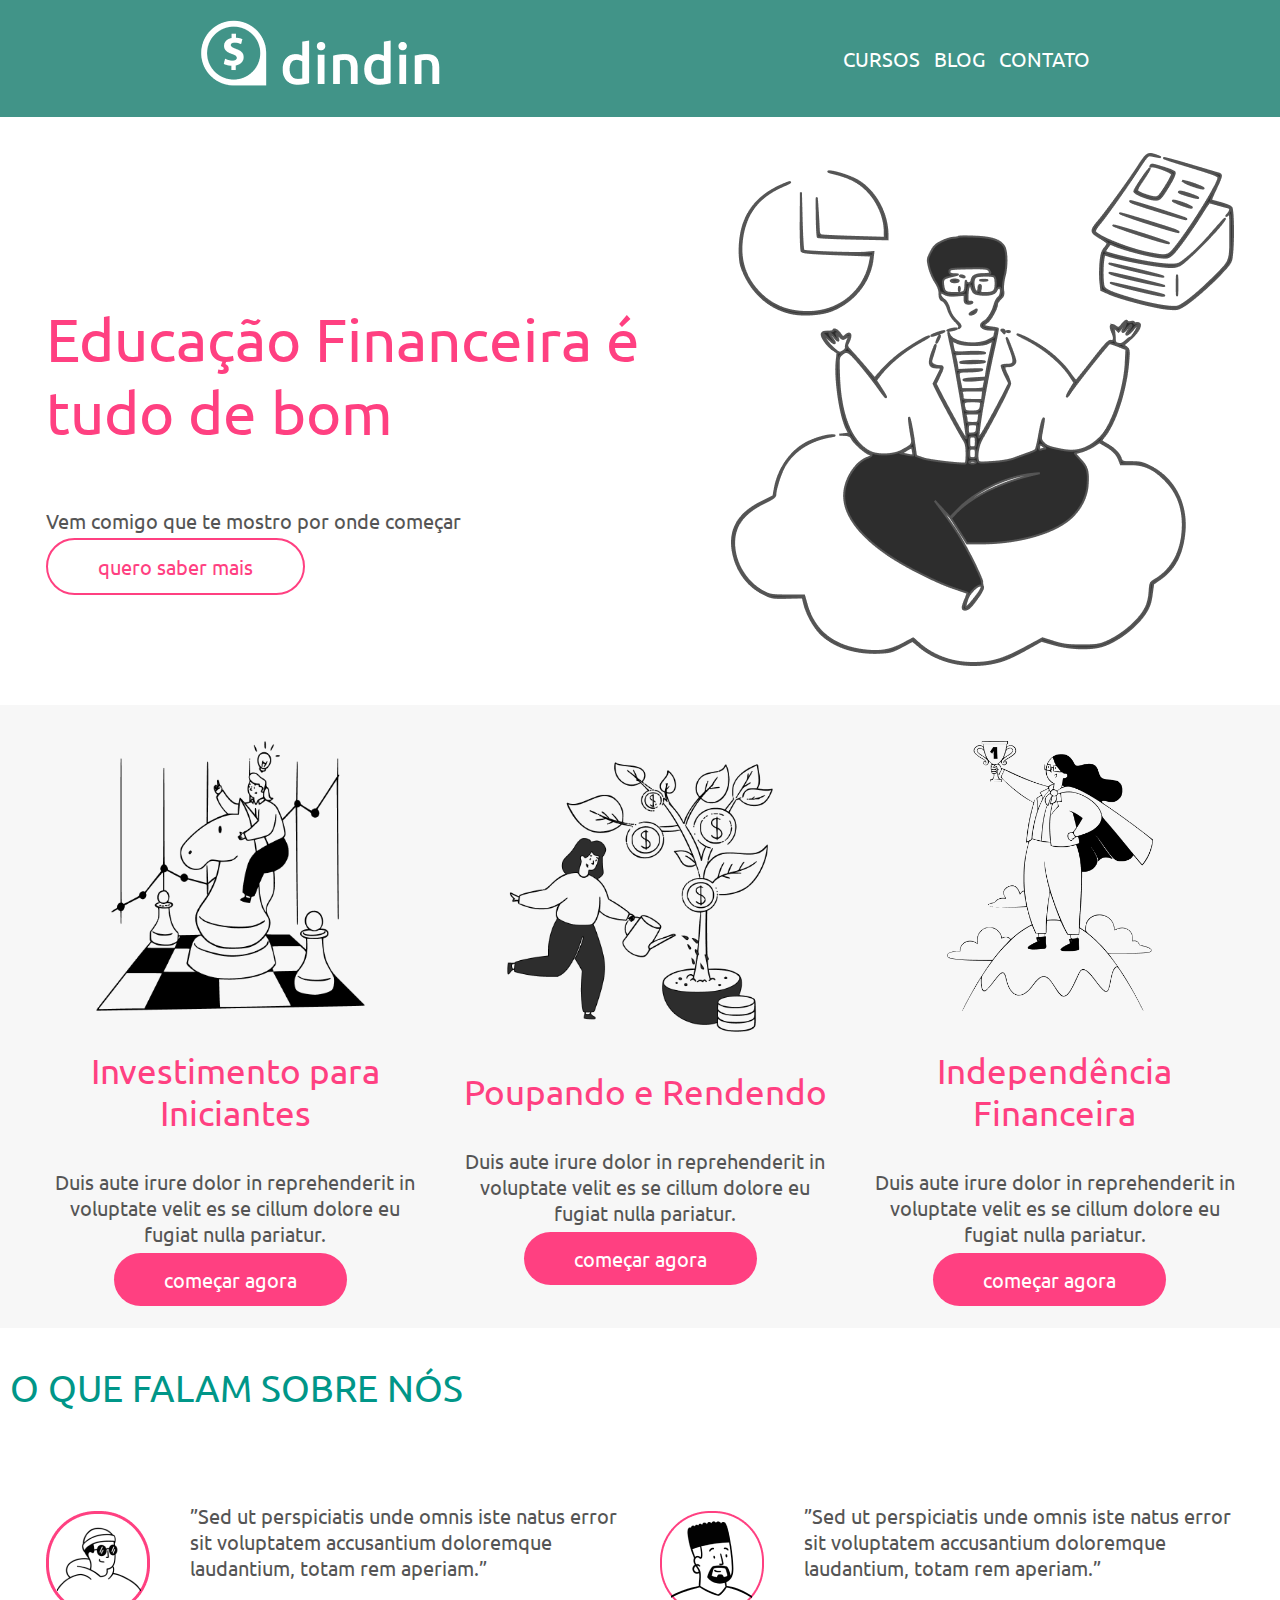
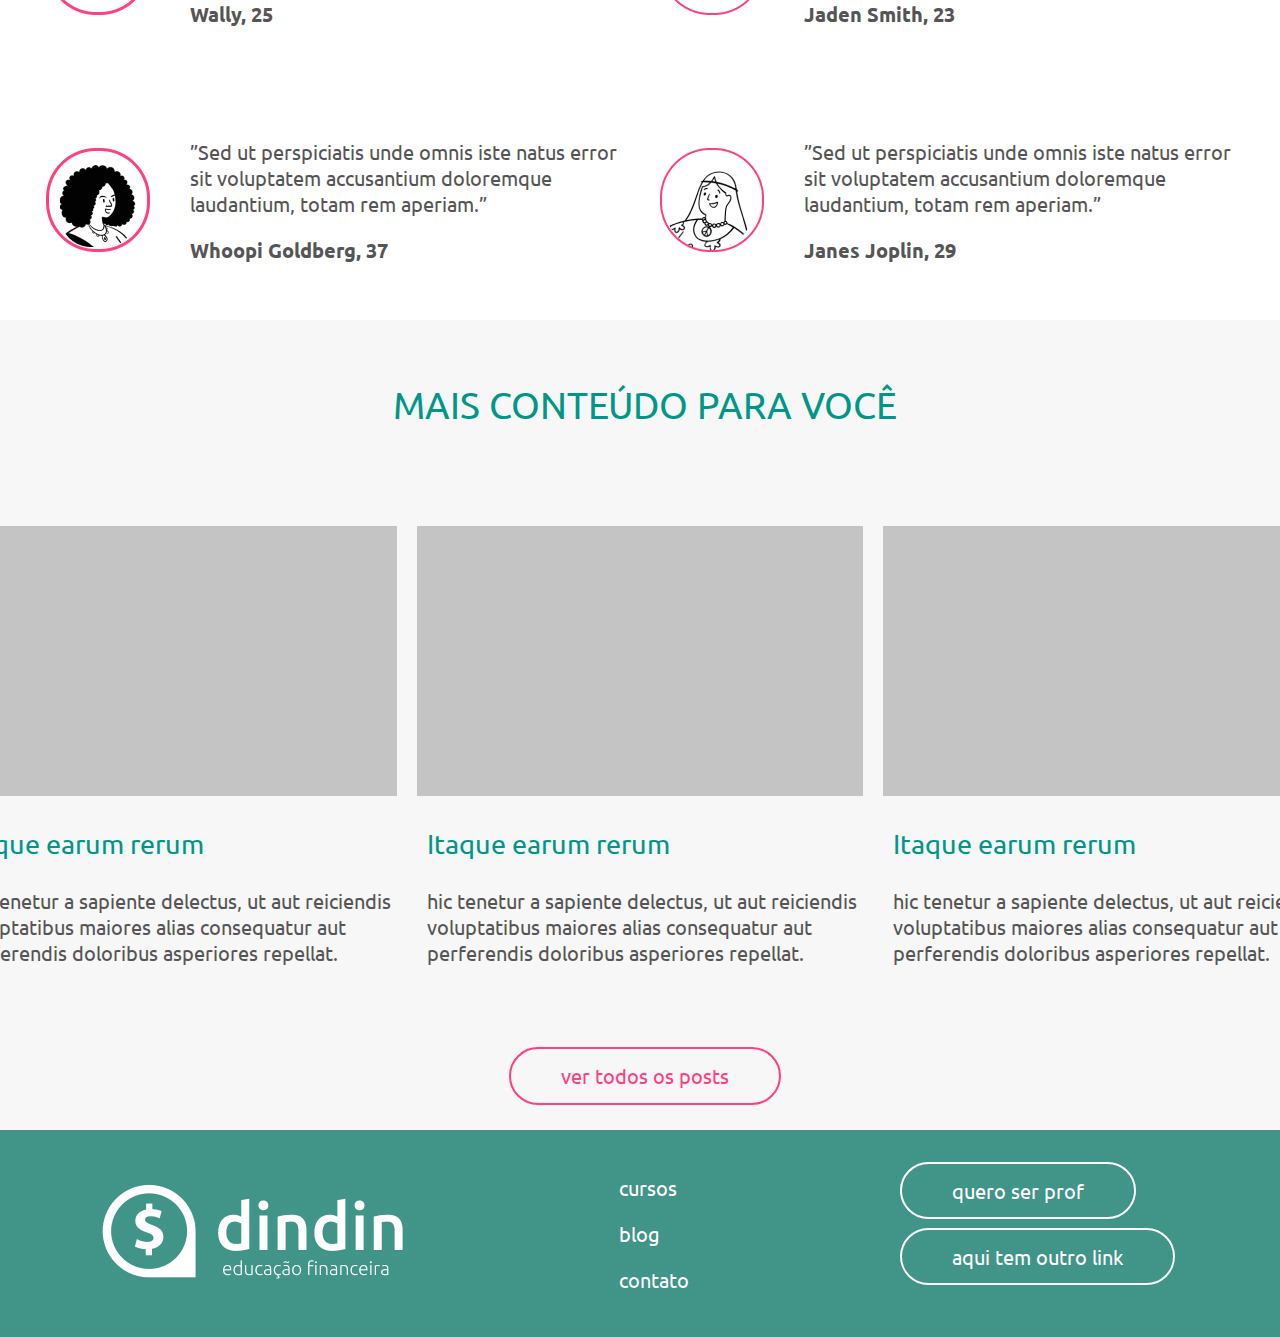
==== index.html @ 1c2e5ace "Adicionando a primeira versão dos arquivos do projeto" ====
<!DOCTYPE html>
<html lang="pt-br">

<head>
    <meta charset="UTF-8">
    <meta http-equiv="X-UA-Compatible" content="IE=edge">
    <meta name="viewport" content="width=device-width, initial-scale=1.0">
    <title>DinDin</title>
    <link rel="stylesheet" href="estilo.css">
    <link rel="preconnect" href="https://fonts.googleapis.com">
    <link rel="preconnect" href="https://fonts.gstatic.com" crossorigin>
    <link href="https://fonts.googleapis.com/css2?family=Ubuntu:wght@300;400&display=swap" rel="stylesheet">
</head>

<body>
    <div class="corpo">
        <div class="cabecalho">
            <div>
                <a href="./index.html"><img src="./imagens/logo-header.png" alt="DinDin"></a>
            </div>
            <div>
                <nav>
                    <a href="./cursos.html">CURSOS</a>
                    <a href="./blog.html">BLOG</a>
                    <a href="./contato.html">CONTATO</a>
                </nav>
            </div>
        </div>
        <div class="fundo-branco">
            <div>
                <p class="t1">Educação Financeira é tudo de bom</p>
                <p class="p1">Vem comigo que te mostro por onde começar</p>
                <a href="./cursos.html" class="botao-branco">quero saber mais</a>
            </div>
            <div>
                <img src="./imagens/ilustra-banner.png" alt="Ilustração do banner">
            </div>
        </div>
        <div class="fundo-cinza">
            <div align="center">
                <img src="./imagens/ilustra-poupando.png" alt="Investimento">
                <p class="t2">Investimento para Iniciantes</p>
                <p class="p1">Duis aute irure dolor in reprehenderit in voluptate velit es se cillum dolore eu fugiat nulla pariatur.</p>
                <a href="./curso_investimento_iniciantes.html" class="botao-rosa">começar agora</a>
            </div>
            <div align="center">
                <img src="./imagens/ilustra-investimento.png" alt="Poupando">
                <p class="t2">Poupando e Rendendo</p>
                <p class="p1">Duis aute irure dolor in reprehenderit in voluptate velit es se cillum dolore eu fugiat nulla pariatur.</p>
                <a href="./curso_investimento_iniciantes.html" class="botao-rosa">começar agora</a>
            </div>
            <div align="center">
                <img src="./imagens/ilustra-independencia.png" alt="Independência">
                <p class="t2">Independência Financeira</p>
                <p class="p1">Duis aute irure dolor in reprehenderit in voluptate velit es se cillum dolore eu fugiat nulla pariatur.</p>
                <a href="./curso_investimento_iniciantes.html" class="botao-rosa">começar agora</a>
            </div>
        </div>
        <p class="tv1">O QUE FALAM SOBRE NÓS<p></p>
            <div class="fundo-branco">
                <div>
                    <img src="./imagens/icon-wally.png" alt="Wally">
                </div>
                <div>
                    <p class="p1">”Sed ut perspiciatis unde omnis iste natus
                        error sit voluptatem accusantium doloremque
                        laudantium, totam rem aperiam.”
                    </p>
                    <p class="p1"><b>Wally, 25</b></p>
                </div>
                <div>
                    <img src="./imagens/icon-jaden.png" alt="Jaden">
                </div>
                <div>
                    <p class="p1">”Sed ut perspiciatis unde omnis iste natus
                        error sit voluptatem accusantium doloremque
                        laudantium, totam rem aperiam.”
                    </p>
                    <p class="p1"><b>Jaden Smith, 23</b></p>
                </div>
            </div>
            <div class="fundo-branco">
                <div>
                    <img src="./imagens/icon-whoopi.png" alt="Whoopi Goldberg">
                </div>
                <div>
                    <p class="p1">”Sed ut perspiciatis unde omnis iste natus
                        error sit voluptatem accusantium doloremque
                        laudantium, totam rem aperiam.”
                    </p>
                    <p class="p1"><b>Whoopi Goldberg, 37</b></p>
                </div>
                <div>
                    <img src="./imagens/icon-jane.png" alt="Janes Joplin">
                </div>
                <div>
                    <p class="p1">”Sed ut perspiciatis unde omnis iste natus
                        error sit voluptatem accusantium doloremque
                        laudantium, totam rem aperiam.”
                    </p>
                    <p class="p1"><b>Janes Joplin, 29</b></p>
                </div>
            </div>
            <div class="fundo-cinza">
                <p class="tv1">
                    MAIS CONTEÚDO PARA VOCÊ
                </p>
            </div>
            <div class="fundo-cinza">
                <div>
                    <a href="./post.html"><img src="./imagens/thumb-post.png" alt="Blog"></a>
                    <p class="tv2">Itaque earum rerum</p>
                    <p class="p1">hic tenetur a sapiente delectus, ut aut reiciendis voluptatibus maiores alias consequatur aut perferendis doloribus asperiores repellat.</p>
                </div>
                <div>
                    <a href="./post.html"><img src="./imagens/thumb-post.png" alt="Blog"></a>
                    <p class="tv2">Itaque earum rerum</p>
                    <p class="p1">hic tenetur a sapiente delectus, ut aut reiciendis voluptatibus maiores alias consequatur aut perferendis doloribus asperiores repellat.</p>
                </div>
                <div>
                    <a href="./post.html"><img src="./imagens/thumb-post.png" alt="Blog"></a>
                    <p class="tv2">Itaque earum rerum</p>
                    <p class="p1">hic tenetur a sapiente delectus, ut aut reiciendis voluptatibus maiores alias consequatur aut perferendis doloribus asperiores repellat.</p>
                </div>
            </div>
            <div class="fundo-cinza">
                <a href="./blog.html" class="botao-branco">ver todos os posts</a>
            </div>
            



        <div class="rodape">
            <div>
                <a href="./index.html"><img src="./imagens/logo-footer.png" alt="DinDin Rodapé"></a>
            </div>
            <div class="container-rodape">
                <div>
                    <a href="./cursos.html">cursos</a>
                </div>
                <div>
                    <a href="./blog.html">blog</a>
                </div>
                <div>
                    <a href="./contato.html">contato</a>
                </div>
            </div>
            <div class="container-rodape">
                <div>
                    <a href="" class="botao-verde-rodape">quero ser prof</a></p>
                </div>
                <div>
                    <a href="" class="botao-verde-rodape">aqui tem outro link</a></p>
                </div>               
            </div>
        </div>
    </div>
</body>

</html>
---- estilo.css ----
.corpo {
    background: white;
    box-shadow: 0 0 3px rgba(black, 0.33);
    height: calc(100vh - 10px);
}

@media (max-width: 600px) {
    .corpo, .cabecalho, .fundo-branco, .fundo-branco-post, .fundo-cinza, .rodape {flex-direction: column;}
}

/* ------------- */
.cabecalho {
    align-items: center;
    background: #419488;
    display: flex;
    height: 117px;
    justify-content: space-around;
}

.principal {
    background: white;
}

.t1 {
    color: #FF4081;
    font-family: 'Ubuntu', sans-serif;
    font-size: 60px;
    margin-left: 10px;
}

.titulo-post{
    color: #FF4081;
    font-family: 'Ubuntu', sans-serif;
    font-size: 50px;
    text-align: center;
    margin-left: 10px;
    line-height: 0.2;    
}

.tv1{
    color: #009688;
    font-family: 'Ubuntu', sans-serif;
    font-size: 37px;
    margin-left: 10px;    
}

.t2 {
    color: #FF4081;
    font-family: 'Ubuntu', sans-serif;
    font-size: 35px;
    margin-left: 10px;
}

.t3 {
    color: #FF4081;
    font-family: 'Ubuntu', sans-serif;
    font-size: 30px;
    margin-left: 10px;
}

.tv2 {
    color: #009688;
    font-family: 'Ubuntu', sans-serif;
    font-size: 27px;
    margin-left: 10px;
}

.p1 {
    color: #555555;
    font-family: 'Ubuntu', sans-serif;
    font-size: 20px;
    margin-left: 10px;
}

.p2 {
    color: #555555;
    font-family: 'Ubuntu', sans-serif;
    font-size: 17px;
    margin-left: 10px;
}

.texto-post{
    color: black;
    font-family: 'Ubuntu', sans-serif;
    font-size: 18px;
}

.subtitulo-post{
    color: #419488;
    font-family: 'Ubuntu', sans-serif;
    font-size: 26px;
}

.data-post{
    color: #9d9d9d;
    font-family: 'Ubuntu', sans-serif;
    font-size: 17px;
    text-align: center;
    line-height: 0.0;
}

.rodape {
    align-items: center;
    background: #419488;
    display: flex;
    height: 207px;
    justify-content: space-around;

}

.fundo-branco {
    background: white;
    display: flex;
    padding: 2% 2%;
}

.fundo-branco > div{
    align-items: center;
    justify-content: center;
    margin:auto;
    top:50%;
    padding: 10px;
}

.fundo-branco-post{
    padding: 5% 5%;
}

.fundo-cinza {
    background: #F7F7F7;
    display: flex;
    padding: 1% 1%;
    align-items: center;
    justify-content: center;
    padding: 2% 2%;
}

.fundo-cinza > div{
    align-items: center;
    justify-content: center;
    margin:auto;
    top:50%;
    padding: 10px;
}

.fundo-cinza > div img{
    width: auto;
    height: 270px;
    margin-left: auto;
    margin-right: auto;
}

.container-rodape {
    background: #419488;
    display: flex;
    flex-direction: column;
}


.container-rodape > div{
    margin: 10px;
    align-items: center;
    color: white;
    font-family: 'Ubuntu', sans-serif;
    font-size: 20px;
    text-decoration: none;
}

.container-rodape > div a{
    margin: 5px;
    align-items: center;
    color: white;
    font-family: 'Ubuntu', sans-serif;
    font-size: 20px;
    text-decoration: none;
}

.botao-verde {
    background: #419488;
    border: 2px solid white;
    border-radius: 999em;
    color: white;
    font-family: 'Ubuntu', sans-serif;
    font-size: 20px;
    margin-left: 10px;   
    padding: 14px 50px;
    text-decoration: none;
    text-align: center;
}

.botao-verde-rodape {
    background: #419488;
    border: 2px solid white;
    border-radius: 999em;
    color: white;
    font-family: 'Ubuntu', sans-serif;
    font-size: 20px;
    padding: 14px 50px;
    text-decoration: none;
    text-align: center;
}

.botao-rosa {
    background: #FF4081;
    border-radius: 999em;
    color: white;
    font-family: 'Ubuntu', sans-serif;
    font-size: 20px;   
    padding: 14px 50px;
    text-decoration: none;
    text-align: center;
}

.botao-branco {
    background: transparent;
    border-radius: 999em;
    border: 2px solid #FF4081;
    color: #FF4081;
    align-self: center;
    font-family: 'Ubuntu', sans-serif;
    font-size: 20px;
    margin-left: 10px;   
    padding: 14px 50px;
    text-decoration: none;
    text-align: center;
}


input[type=text] {
    box-sizing: border-box;
    color: white;
    border-radius: 7px;
    float: left;
    width: 75%;
    height: 75%;
}

textarea {
    box-sizing: border-box;
    color: white;
    border-radius: 7px;
    float: left;
    width: 200px;
    height: 200px;
}

input[type=submit] {
    background-color: #FF4081;
    color: white;
    padding: 10px;
    margin: 10px;
    border: none;
    border-radius: 50px;
    cursor: pointer;
    float: left;
}
  
input[type=submit]:hover {
    background-color: #ca2d61;
}

body {margin:0; padding:0;}

video{
    margin-left: 10px;
}

img{
    margin-left: 10px;
    margin-right: 10px;
}

nav a{
    color: white;
    font-family: 'Ubuntu', sans-serif;
    font-size: 20px;
    margin-left: 10px;
    text-decoration: none;
}
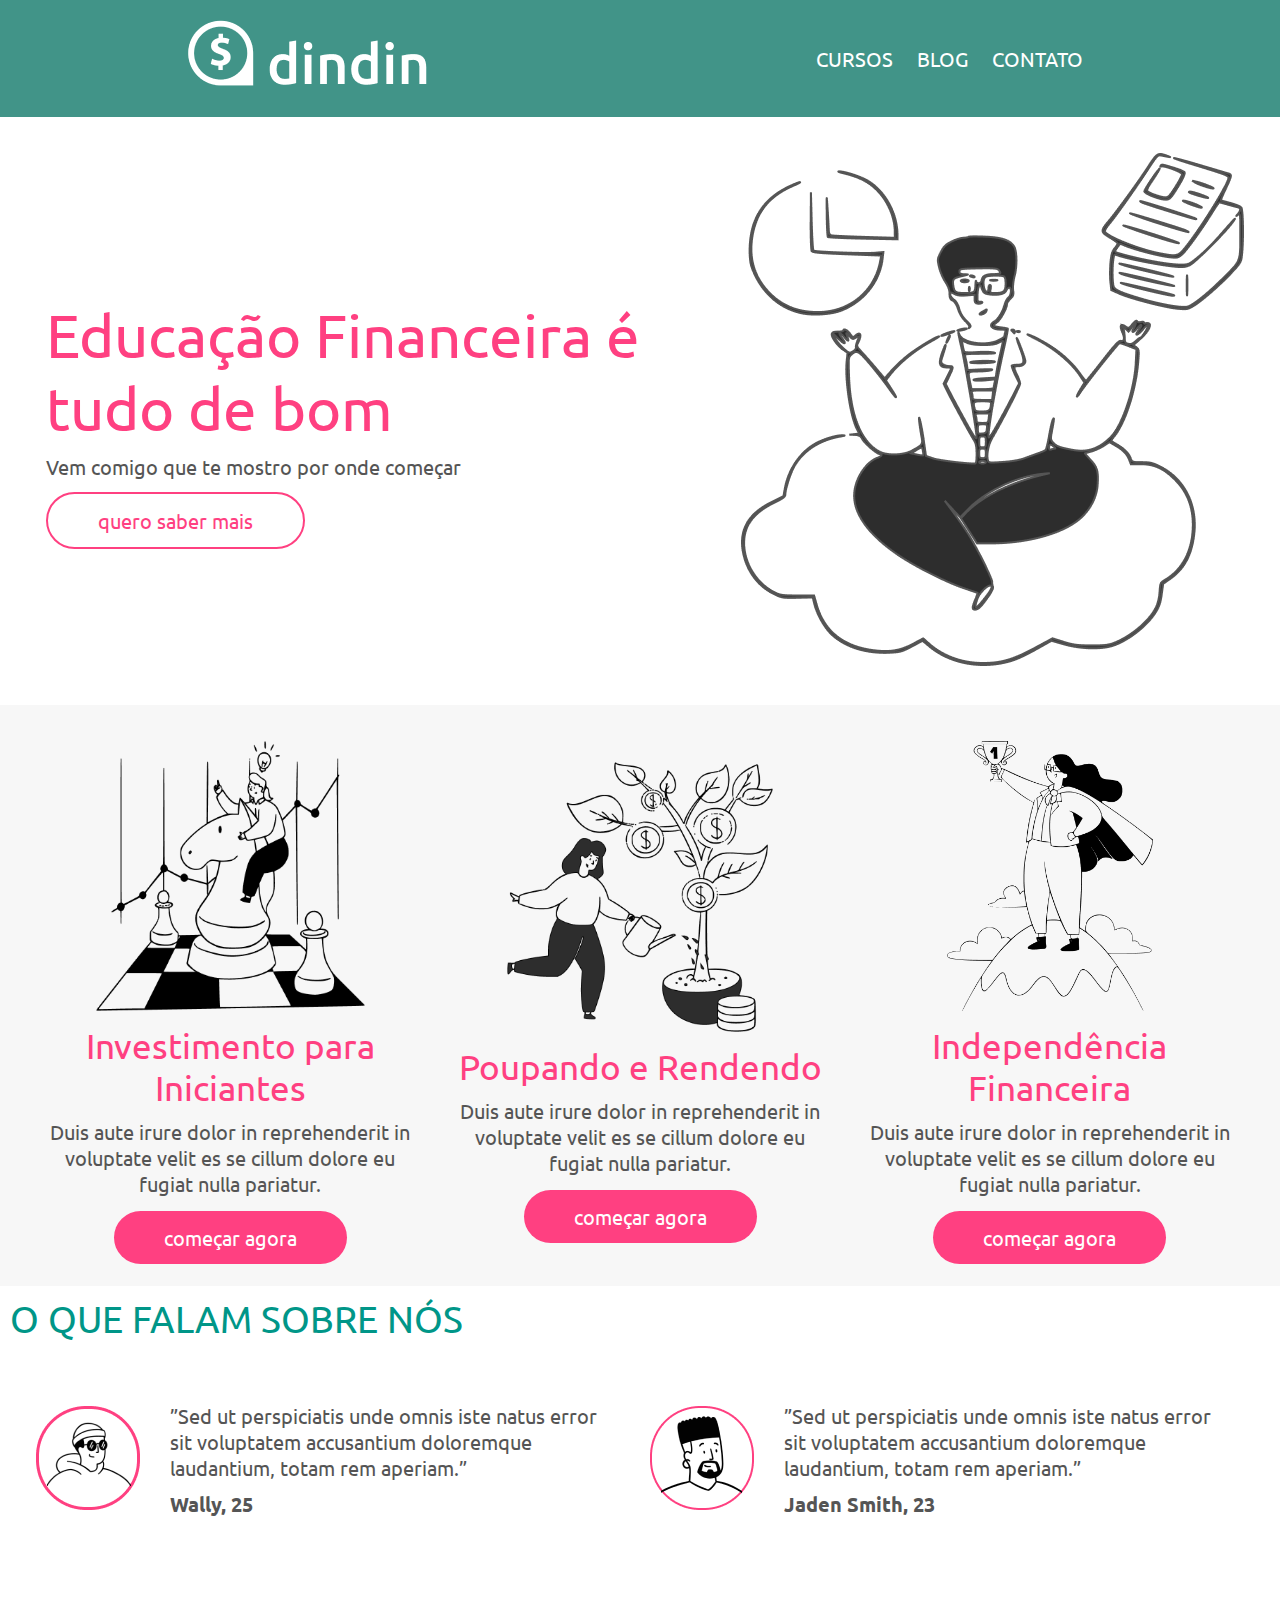
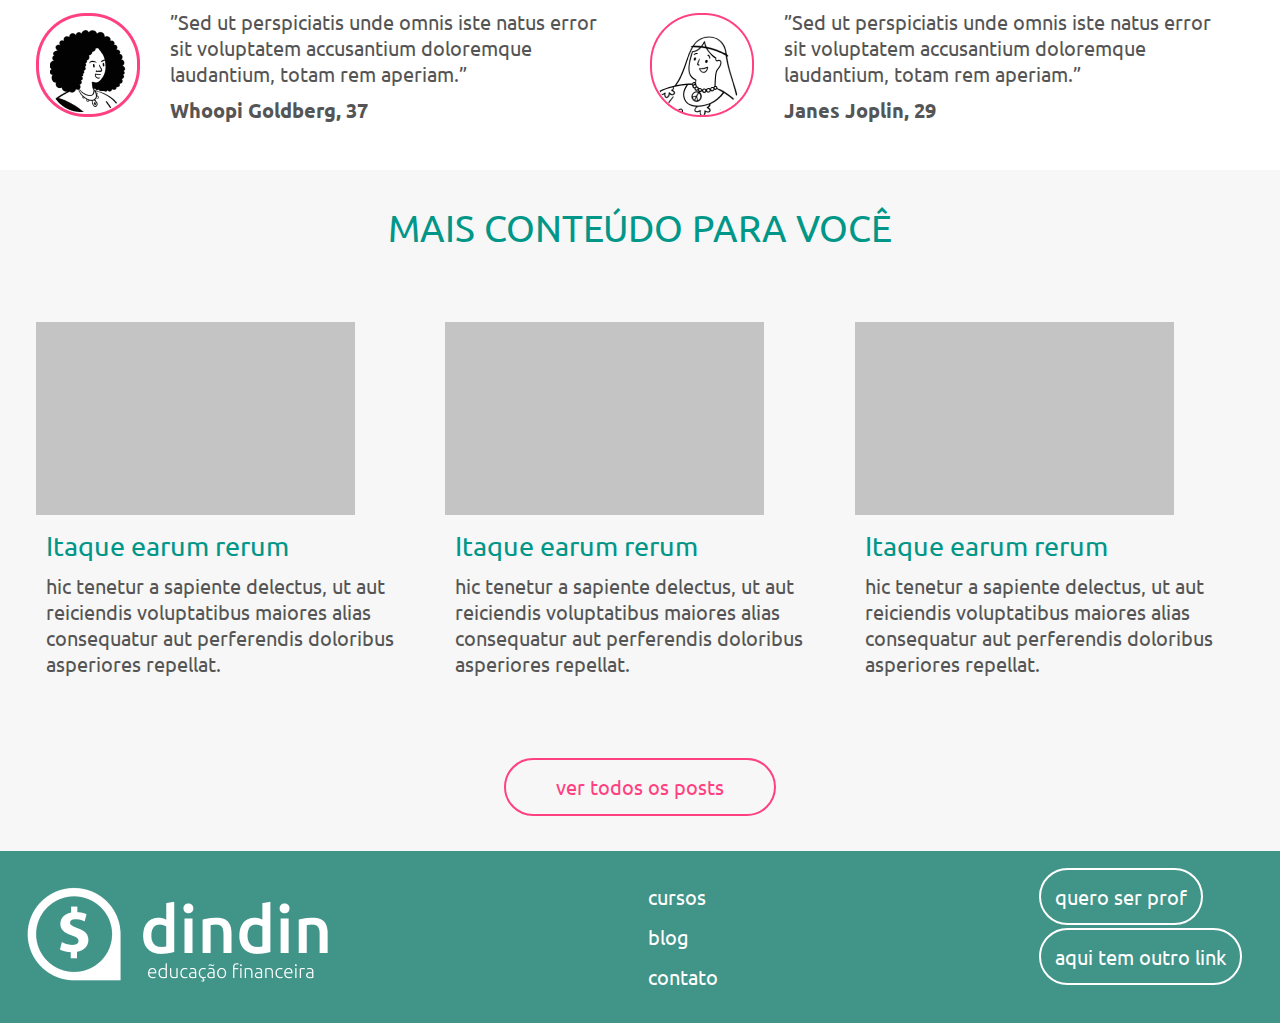
==== commit 2c84dcb9: "ajustes em estilos" ====
--- a/index.html
+++ b/index.html
@@ -30,6 +30,7 @@
             <div>
                 <p class="t1">Educação Financeira é tudo de bom</p>
                 <p class="p1">Vem comigo que te mostro por onde começar</p>
+                <br>
                 <a href="./cursos.html" class="botao-branco">quero saber mais</a>
             </div>
             <div>
@@ -38,21 +39,24 @@
         </div>
         <div class="fundo-cinza">
             <div align="center">
-                <img src="./imagens/ilustra-poupando.png" alt="Investimento">
+                <img src="./imagens/ilustra-poupando.png" alt="Investimento" class="imagem-banner-curso">
                 <p class="t2">Investimento para Iniciantes</p>
                 <p class="p1">Duis aute irure dolor in reprehenderit in voluptate velit es se cillum dolore eu fugiat nulla pariatur.</p>
+                <br>
                 <a href="./curso_investimento_iniciantes.html" class="botao-rosa">começar agora</a>
             </div>
             <div align="center">
-                <img src="./imagens/ilustra-investimento.png" alt="Poupando">
+                <img src="./imagens/ilustra-investimento.png" alt="Poupando" class="imagem-banner-curso">
                 <p class="t2">Poupando e Rendendo</p>
                 <p class="p1">Duis aute irure dolor in reprehenderit in voluptate velit es se cillum dolore eu fugiat nulla pariatur.</p>
+                <br>
                 <a href="./curso_investimento_iniciantes.html" class="botao-rosa">começar agora</a>
             </div>
             <div align="center">
-                <img src="./imagens/ilustra-independencia.png" alt="Independência">
+                <img src="./imagens/ilustra-independencia.png" alt="Independência" class="imagem-banner-curso">
                 <p class="t2">Independência Financeira</p>
                 <p class="p1">Duis aute irure dolor in reprehenderit in voluptate velit es se cillum dolore eu fugiat nulla pariatur.</p>
+                <br>
                 <a href="./curso_investimento_iniciantes.html" class="botao-rosa">começar agora</a>
             </div>
         </div>
--- a/estilo.css
+++ b/estilo.css
@@ -1,11 +1,16 @@
 .corpo {
     background: white;
-    box-shadow: 0 0 3px rgba(black, 0.33);
-    height: calc(100vh - 10px);
+    align-items: center;
+}
+
+.corpo-cinza {
+    background: #f7f7f7;
+    align-items: center;
 }
 
 @media (max-width: 600px) {
-    .corpo, .cabecalho, .fundo-branco, .fundo-branco-post, .fundo-cinza, .rodape {flex-direction: column;}
+    .corpo, .corpo-cinza .cabecalho, .fundo-branco, .fundo-branco-post, 
+    .fundo-cinza, .rodape, .container-rodape, form {flex-direction: column;}
 }
 
 /* ------------- */
@@ -25,7 +30,7 @@
     color: #FF4081;
     font-family: 'Ubuntu', sans-serif;
     font-size: 60px;
-    margin-left: 10px;
+    margin: 10px;
 }
 
 .titulo-post{
@@ -33,62 +38,63 @@
     font-family: 'Ubuntu', sans-serif;
     font-size: 50px;
     text-align: center;
-    margin-left: 10px;
-    line-height: 0.2;    
+    margin: 10px;  
 }
 
 .tv1{
     color: #009688;
     font-family: 'Ubuntu', sans-serif;
     font-size: 37px;
-    margin-left: 10px;    
+    margin: 10px;    
 }
 
 .t2 {
     color: #FF4081;
     font-family: 'Ubuntu', sans-serif;
     font-size: 35px;
-    margin-left: 10px;
+    margin: 10px;
 }
 
 .t3 {
     color: #FF4081;
     font-family: 'Ubuntu', sans-serif;
     font-size: 30px;
-    margin-left: 10px;
+    margin: 10px;
 }
 
 .tv2 {
     color: #009688;
     font-family: 'Ubuntu', sans-serif;
     font-size: 27px;
-    margin-left: 10px;
+    margin: 10px;
 }
 
 .p1 {
     color: #555555;
     font-family: 'Ubuntu', sans-serif;
     font-size: 20px;
-    margin-left: 10px;
+    margin: 10px;
 }
 
 .p2 {
     color: #555555;
     font-family: 'Ubuntu', sans-serif;
     font-size: 17px;
-    margin-left: 10px;
+    margin: 10px;
 }
 
 .texto-post{
     color: black;
     font-family: 'Ubuntu', sans-serif;
     font-size: 18px;
+    margin: 10px;
 }
 
 .subtitulo-post{
     color: #419488;
     font-family: 'Ubuntu', sans-serif;
     font-size: 26px;
+    margin:10px;
 }
 
 .data-post{
@@ -100,12 +106,16 @@
 }
 
 .rodape {
-    align-items: center;
-    background: #419488;
-    display: flex;
-    height: 207px;
-    justify-content: space-around;
-
+    background: #419488;
+    display: flex;
+    justify-content: space-between;
+    align-items: center;
+    position: relative;
+    box-sizing: border-box;
+    padding: 2%;
+    flex-basis: 100px;
+	flex-grow: 200px;
+	flex-shrink: 0;
 }
 
 .fundo-branco {
@@ -143,11 +153,10 @@
     padding: 10px;
 }
 
-.fundo-cinza > div img{
+.imagem-banner-curso{
     width: auto;
     height: 270px;
-    margin-left: auto;
-    margin-right: auto;
+    margin: auto;
 }
 
 .container-rodape {
@@ -158,7 +167,7 @@
 
 
 .container-rodape > div{
-    margin: 10px;
+    margin: 7px;
     align-items: center;
     color: white;
     font-family: 'Ubuntu', sans-serif;
@@ -182,10 +191,11 @@
     color: white;
     font-family: 'Ubuntu', sans-serif;
     font-size: 20px;
-    margin-left: 10px;   
+    margin: 10px;   
     padding: 14px 50px;
     text-decoration: none;
     text-align: center;
+    width:fit-content;
 }
 
 .botao-verde-rodape {
@@ -195,9 +205,10 @@
     color: white;
     font-family: 'Ubuntu', sans-serif;
     font-size: 20px;
-    padding: 14px 50px;
-    text-decoration: none;
-    text-align: center;
+    padding: 14px;
+    text-decoration: none;
+    text-align: center;
+    margin: 10px;
 }
 
 .botao-rosa {
@@ -209,6 +220,7 @@
     padding: 14px 50px;
     text-decoration: none;
     text-align: center;
+    margin: 10px;
 }
 
 .botao-branco {
@@ -219,40 +231,44 @@
     align-self: center;
     font-family: 'Ubuntu', sans-serif;
     font-size: 20px;
-    margin-left: 10px;   
+    margin: 10px;   
     padding: 14px 50px;
     text-decoration: none;
     text-align: center;
 }
 
-
-input[type=text] {
+form{
+    display: flex;
+    flex-direction: column;
+    margin: 1%;
+    flex-basis: 200px;
+    flex-shrink: 3;
+    width: 300px;
+}
+
+input[type=text], select, textarea {
+    width: 100%;
+    padding: 12px;
+    border: 1px solid #000000;
+    border-radius: 6px;
     box-sizing: border-box;
-    color: white;
-    border-radius: 7px;
-    float: left;
-    width: 75%;
-    height: 75%;
-}
-
-textarea {
-    box-sizing: border-box;
-    color: white;
-    border-radius: 7px;
-    float: left;
-    width: 200px;
-    height: 200px;
+    margin-top: 6px;
+    margin-bottom: 16px;
+}
+
+textarea{
+    flex-basis: 200px;
 }
 
 input[type=submit] {
     background-color: #FF4081;
     color: white;
     padding: 10px;
-    margin: 10px;
     border: none;
     border-radius: 50px;
     cursor: pointer;
     float: left;
+    width: 100px;
 }
   
 input[type=submit]:hover {
@@ -262,18 +278,27 @@
 body {margin:0; padding:0;}
 
 video{
-    margin-left: 10px;
-}
-
-img{
-    margin-left: 10px;
-    margin-right: 10px;
+    margin: 10px;
+}
+
+.imagem-post{
+    margin: 10px;
+    width: 100%;
+    height: auto;
 }
 
 nav a{
     color: white;
     font-family: 'Ubuntu', sans-serif;
     font-size: 20px;
-    margin-left: 10px;
-    text-decoration: none;
+    margin: 10px;
+    text-decoration: none;
+}
+
+hr {
+    margin-top: 30px;
+    margin-bottom: 30px;
+    height: 5px;
+    background: #C4C4C4;
+    width: 80%;
 }